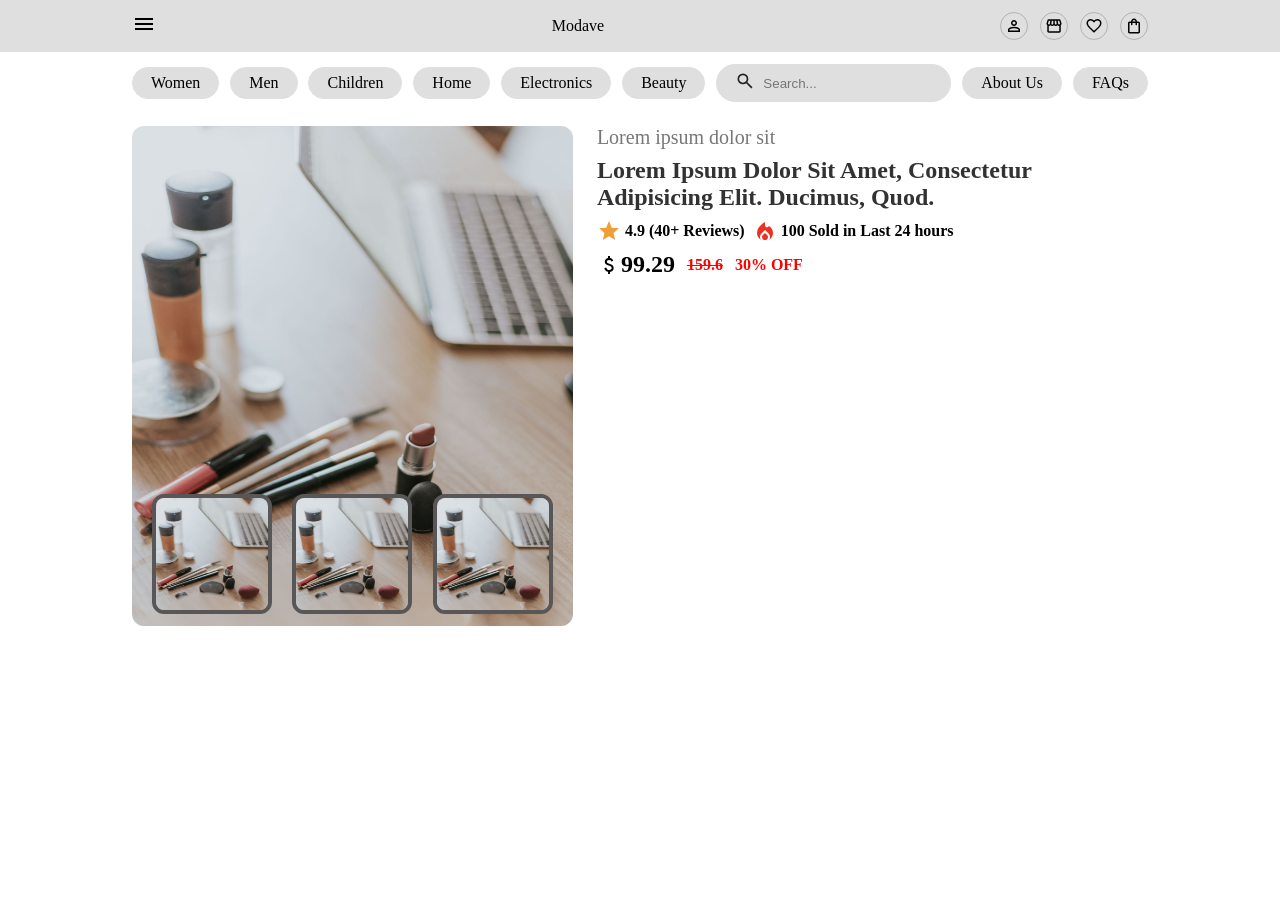
==== Basic/03-UI-design/index.html @ 26265970 "assignment till date code" ====
<!DOCTYPE html>
<html lang="en">

<head>
   <meta charset="UTF-8">
   <meta name="viewport" content="width=device-width, initial-scale=1.0">
   <title>Document</title>
   <link rel="stylesheet" href="style.css">

</head>

<header>
   <nav class="main-nav">
      <div class="nav-bar">
         <div>
            <svg xmlns="http://www.w3.org/2000/svg" height="24px" viewBox="0 -960 960 960" width="24px" fill="#000000"
               class="nav-icon">
               <path d="M120-240v-80h720v80H120Zm0-200v-80h720v80H120Zm0-200v-80h720v80H120Z" />
            </svg>
         </div>
         <div>Modave</div>
         <div class="nav-right-icons">
            <div class="nav-icon-container">
               <svg xmlns="http://www.w3.org/2000/svg" height="24px" viewBox="0 -960 960 960" width="24px"
                  fill="#000000" class="nav-icon">
                  <path
                     d="M367-527q-47-47-47-113t47-113q47-47 113-47t113 47q47 47 47 113t-47 113q-47 47-113 47t-113-47ZM160-160v-112q0-34 17.5-62.5T224-378q62-31 126-46.5T480-440q66 0 130 15.5T736-378q29 15 46.5 43.5T800-272v112H160Zm80-80h480v-32q0-11-5.5-20T700-306q-54-27-109-40.5T480-360q-56 0-111 13.5T260-306q-9 5-14.5 14t-5.5 20v32Zm296.5-343.5Q560-607 560-640t-23.5-56.5Q513-720 480-720t-56.5 23.5Q400-673 400-640t23.5 56.5Q447-560 480-560t56.5-23.5ZM480-640Zm0 400Z" />
               </svg>
            </div>
            <div class="nav-icon-container">
               <svg xmlns="http://www.w3.org/2000/svg" height="24px" viewBox="0 -960 960 960" width="24px"
                  fill="#000000" class="nav-icon">
                  <path
                     d="M841-518v318q0 33-23.5 56.5T761-120H201q-33 0-56.5-23.5T121-200v-318q-23-21-35.5-54t-.5-72l42-136q8-26 28.5-43t47.5-17h556q27 0 47 16.5t29 43.5l42 136q12 39-.5 71T841-518Zm-272-42q27 0 41-18.5t11-41.5l-22-140h-78v148q0 21 14 36.5t34 15.5Zm-180 0q23 0 37.5-15.5T441-612v-148h-78l-22 140q-4 24 10.5 42t37.5 18Zm-178 0q18 0 31.5-13t16.5-33l22-154h-78l-40 134q-6 20 6.5 43t41.5 23Zm540 0q29 0 42-23t6-43l-42-134h-76l22 154q3 20 16.5 33t31.5 13ZM201-200h560v-282q-5 2-6.5 2H751q-27 0-47.5-9T663-518q-18 18-41 28t-49 10q-27 0-50.5-10T481-518q-17 18-39.5 28T393-480q-29 0-52.5-10T299-518q-21 21-41.5 29.5T211-480h-4.5q-2.5 0-5.5-2v282Zm560 0H201h560Z" />
               </svg>
            </div>
            <div class="nav-icon-container">
               <svg xmlns="http://www.w3.org/2000/svg" height="24px" viewBox="0 -960 960 960" width="24px"
                  fill="#000000" class="nav-icon">
                  <path
                     d="m480-120-58-52q-101-91-167-157T150-447.5Q111-500 95.5-544T80-634q0-94 63-157t157-63q52 0 99 22t81 62q34-40 81-62t99-22q94 0 157 63t63 157q0 46-15.5 90T810-447.5Q771-395 705-329T538-172l-58 52Zm0-108q96-86 158-147.5t98-107q36-45.5 50-81t14-70.5q0-60-40-100t-100-40q-47 0-87 26.5T518-680h-76q-15-41-55-67.5T300-774q-60 0-100 40t-40 100q0 35 14 70.5t50 81q36 45.5 98 107T480-228Zm0-273Z" />
               </svg>
            </div>
            <div class="nav-icon-container">
               <svg xmlns="http://www.w3.org/2000/svg" height="24px" viewBox="0 -960 960 960" width="24px"
                  fill="#000000" class="nav-icon">
                  <path
                     d="M240-80q-33 0-56.5-23.5T160-160v-480q0-33 23.5-56.5T240-720h80q0-66 47-113t113-47q66 0 113 47t47 113h80q33 0 56.5 23.5T800-640v480q0 33-23.5 56.5T720-80H240Zm0-80h480v-480h-80v80q0 17-11.5 28.5T600-520q-17 0-28.5-11.5T560-560v-80H400v80q0 17-11.5 28.5T360-520q-17 0-28.5-11.5T320-560v-80h-80v480Zm160-560h160q0-33-23.5-56.5T480-800q-33 0-56.5 23.5T400-720ZM240-160v-480 480Z" />
               </svg>
            </div>
         </div>
      </div>
   </nav>
   <div class="category">
      <div class="category-link">Women</div>
      <div class="category-link">Men</div>
      <div class="category-link">Children</div>
      <div class="category-link">Home</div>
      <div class="category-link">Electronics</div>
      <div class="category-link">Beauty</div>
      <div class="category-link search-main">
         <div class="search-icon">
            <svg xmlns="http://www.w3.org/2000/svg" height="20px" viewBox="0 -960 960 960" width="20px" fill="#232323">
               <path
                  d="M784-120 532-372q-30 24-69 38t-83 14q-109 0-184.5-75.5T120-580q0-109 75.5-184.5T380-840q109 0 184.5 75.5T640-580q0 44-14 83t-38 69l252 252-56 56ZM380-400q75 0 127.5-52.5T560-580q0-75-52.5-127.5T380-760q-75 0-127.5 52.5T200-580q0 75 52.5 127.5T380-400Z" />
            </svg>
         </div>
         <input type="text" placeholder="Search..." class="search-bar">
      </div>
      <div class="category-link">About Us</div>
      <div class="category-link">FAQs</div>
   </div>
</header>

<div class="product-card">
   <div class="card-main image-card">
      <img src="/Basic/03-UI-design/images/product.jpg" class="main-img" alt="produt image" height="500" width="600">
      <div class="feature-images">
         <img src="/Basic/03-UI-design/images/product.jpg" alt="produt image" height="120" width=120"
            class="feature-img-card">
         <img src="/Basic/03-UI-design/images/product.jpg" alt="produt image" height="120" width=120"
            class="feature-img-card"><img src="/Basic/03-UI-design/images/product.jpg" alt="produt image" height="120"
            width=120" class="feature-img-card">
      </div>
   </div>
   <div class="card-main detail-card">
      <p class="category-name">Lorem ipsum dolor sit</p>
      <h2 class="product-title">Lorem ipsum dolor sit amet, consectetur adipisicing elit. Ducimus, quod.</h2>

      <div class="deal-bar">
         <div class="rating">
            <svg xmlns="http://www.w3.org/2000/svg" height="24px" viewBox="0 -960 960 960" width="24px" fill="#F19E39">
               <path d="m233-120 65-281L80-590l288-25 112-265 112 265 288 25-218 189 65 281-247-149-247 149Z" />
            </svg> <span class="rating-count">4.9 (40+ Reviews)</span>
         </div>

         <div class="hot-deal">
            <svg xmlns="http://www.w3.org/2000/svg" height="24px" viewBox="0 -960 960 960" width="24px" fill="#EA3323">
               <path
                  d="M160-400q0-105 50-187t110-138q60-56 110-85.5l50-29.5v132q0 37 25 58.5t56 21.5q17 0 32.5-7t28.5-23l18-22q72 42 116 116.5T800-400q0 88-43 160.5T644-125q17-24 26.5-52.5T680-238q0-40-15-75.5T622-377L480-516 339-377q-29 29-44 64t-15 75q0 32 9.5 60.5T316-125q-70-42-113-114.5T160-400Zm320-4 85 83q17 17 26 38t9 45q0 49-35 83.5T480-120q-50 0-85-34.5T360-238q0-23 9-44.5t26-38.5l85-83Z" />
            </svg><span class="sold">100 Sold in Last 24 hours</span>
         </div>
      </div>

      <div class="price">
         <h3 class="price-title">
            <svg xmlns="http://www.w3.org/2000/svg" height="24px" viewBox="0 -960 960 960" width="24px" fill="#000000">
               <path
                  d="M441-120v-86q-53-12-91.5-46T293-348l74-30q15 48 44.5 73t77.5 25q41 0 69.5-18.5T587-356q0-35-22-55.5T463-458q-86-27-118-64.5T313-614q0-65 42-101t86-41v-84h80v84q50 8 82.5 36.5T651-650l-74 32q-12-32-34-48t-60-16q-44 0-67 19.5T393-614q0 33 30 52t104 40q69 20 104.5 63.5T667-358q0 71-42 108t-104 46v84h-80Z" />
            </svg>
            99.29
            <span class="net-price">159.6</span> <span class="discount">30% OFF</span>
         </h3>
      </div>
   </div>


</div>

<body>

</body>

</html>
---- Basic/03-UI-design/style.css ----
* {
   margin: 0;
   padding: 0;
   box-sizing: border-box;
}

.main-nav {
   background-color: #e0dfdf;
}

.nav-bar {
   padding: 12px 4px;
   max-width: 1024px;
   margin: 0 auto;
   display: flex;
   justify-content: space-between;
   align-items: center;
}

.nav-icon-container {
   border-radius: 50%;
   border: 0.5px solid rgb(180, 179, 179);
   width: 28px;
   height: 28px;
   padding: 4px;
   display: flex;
   justify-content: center;
   align-items: center;
}

.nav-icon:hover {
   cursor: pointer;
   fill: rgb(92, 90, 90);


}

.nav-right-icons {
   display: flex;
   gap: 12px;
}

.category {
   display: flex;
   justify-content: space-between;
   align-items: center;
   gap: 8px;
   padding: 12px 4px;
   max-width: 1024px;
   margin: 0 auto;
}

.category-link {
   border: 1px solid #e0dfdf;
   background-color: #e0dfdf;
   border-radius: 32px;
   padding: 6px 18px;
}

.search-bar {
   border: none;
   outline: none;
   background-color: #e0dfdf;
   flex: 1;

}

.search-main {
   display: flex;
   gap: 4px;
}

.search-icon {
   width: 24px;
   height: 24px;

}

.product-card {
   display: grid;
   grid-template-columns: 0.8fr 1fr;
   gap: 24px;
   padding: 12px 4px;
   max-width: 1024px;
   margin: 0 auto;
}

.card-main {
   height: 500px;
   width: 100%;
}

.image-card {
   border-radius: 12px;
   position: relative;

}

.main-img {
   width: 100%;
   height: 500px;
   border-radius: 12px;
}

.feature-images {
   position: absolute;
   bottom: 32px;
   height: 100px;
   left: 0;
   right: 0;
   margin: auto;
   display: flex;
   justify-content: space-evenly;


}

.detail-card {
   width: 100%;
}

.feature-img-card {
   border: 4px solid rgb(88, 86, 86);
   border-radius: 12px;

}

.category-name {
   font-size: 20px;
   font-weight: 500;
   color: rgb(119, 119, 119);

}

.product-title {
   text-transform: capitalize;
   color: rgb(51, 50, 50);
   padding: 8px 0;
}

.deal-bar {
   display: flex;
   gap: 8px;
   align-items: center;
}

.rating,
.hot-deal {
   display: flex;
   gap: 4px;
   fill: #f19e39;
   align-items: center;
}

.rating-count,
.sold {
   font-weight: 600;
}



.price-title {
   display: flex;
   gap: 0;
   align-items: center;
   font-size: 24px;
   padding: 8px 0;
}

.net-price,
.discount {
   font-size: 16px;
   color: red;
}

.net-price {
   padding-left: 12px;
   text-decoration: line-through;
}

.discount {
   padding-left: 12px;
}
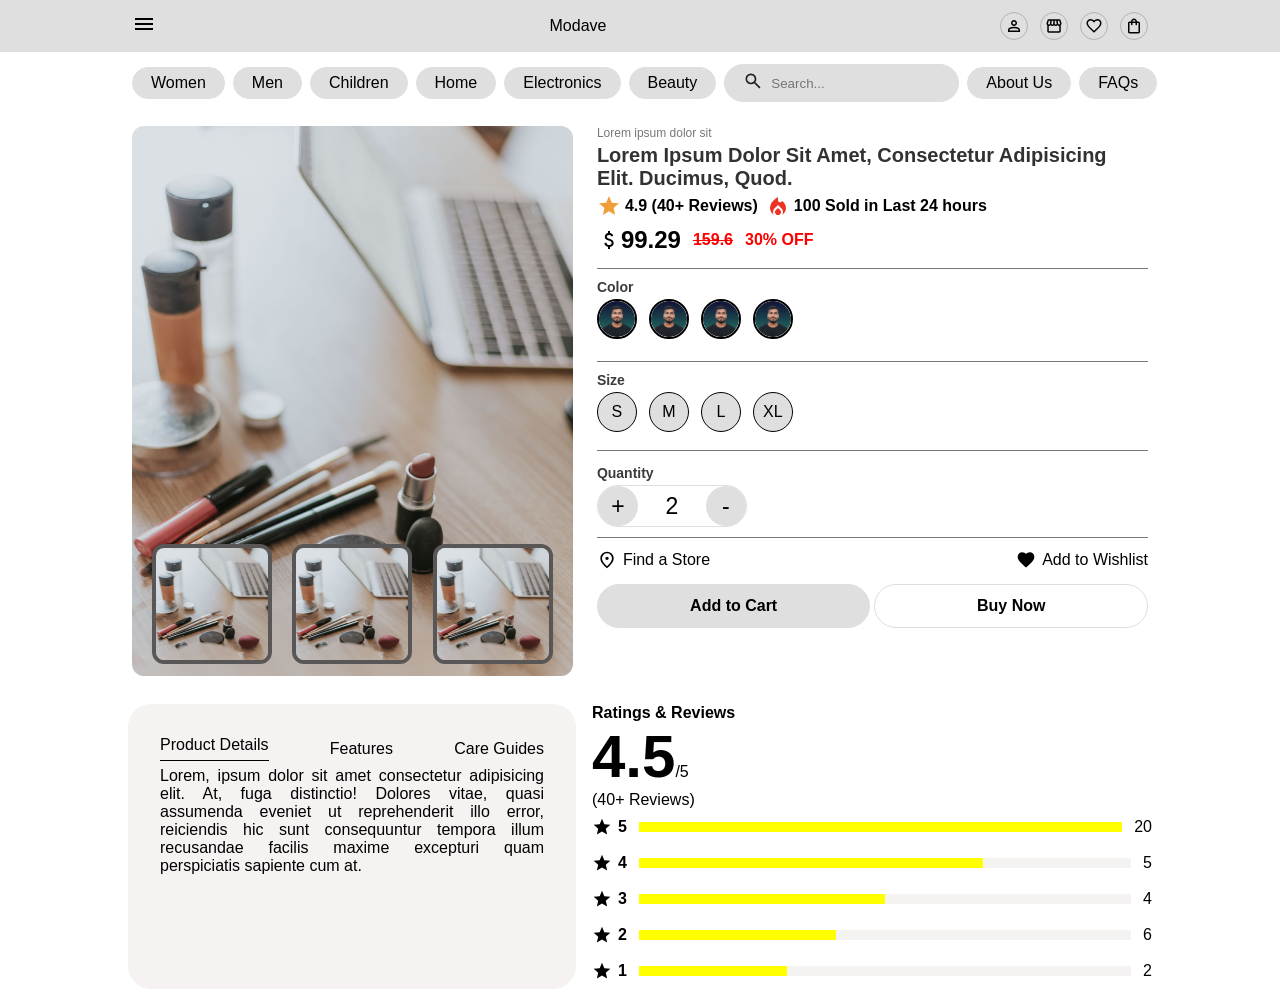
==== commit a7c9918d: "Assignment - 3 done" ====
--- a/Basic/03-UI-design/index.html
+++ b/Basic/03-UI-design/index.html
@@ -7,118 +7,301 @@
    <title>Document</title>
    <link rel="stylesheet" href="style.css">
 
+   <link rel="preconnect" href="https://fonts.googleapis.com">
+   <link rel="preconnect" href="https://fonts.gstatic.com" crossorigin>
+   <link href="https://fonts.googleapis.com/css2?family=Poppins:wght@400;600;700&display=swap" rel="stylesheet">
+
 </head>
 
-<header>
-   <nav class="main-nav">
-      <div class="nav-bar">
-         <div>
-            <svg xmlns="http://www.w3.org/2000/svg" height="24px" viewBox="0 -960 960 960" width="24px" fill="#000000"
-               class="nav-icon">
-               <path d="M120-240v-80h720v80H120Zm0-200v-80h720v80H120Zm0-200v-80h720v80H120Z" />
-            </svg>
-         </div>
-         <div>Modave</div>
-         <div class="nav-right-icons">
-            <div class="nav-icon-container">
+<body class="poppins-regular">
+   <header>
+      <nav class="main-nav">
+         <div class="nav-bar">
+            <div>
                <svg xmlns="http://www.w3.org/2000/svg" height="24px" viewBox="0 -960 960 960" width="24px"
                   fill="#000000" class="nav-icon">
-                  <path
-                     d="M367-527q-47-47-47-113t47-113q47-47 113-47t113 47q47 47 47 113t-47 113q-47 47-113 47t-113-47ZM160-160v-112q0-34 17.5-62.5T224-378q62-31 126-46.5T480-440q66 0 130 15.5T736-378q29 15 46.5 43.5T800-272v112H160Zm80-80h480v-32q0-11-5.5-20T700-306q-54-27-109-40.5T480-360q-56 0-111 13.5T260-306q-9 5-14.5 14t-5.5 20v32Zm296.5-343.5Q560-607 560-640t-23.5-56.5Q513-720 480-720t-56.5 23.5Q400-673 400-640t23.5 56.5Q447-560 480-560t56.5-23.5ZM480-640Zm0 400Z" />
-               </svg>
-            </div>
-            <div class="nav-icon-container">
+                  <path d="M120-240v-80h720v80H120Zm0-200v-80h720v80H120Zm0-200v-80h720v80H120Z" />
+               </svg>
+            </div>
+            <div>Modave</div>
+            <div class="nav-right-icons">
+               <div class="nav-icon-container">
+                  <svg xmlns="http://www.w3.org/2000/svg" height="24px" viewBox="0 -960 960 960" width="24px"
+                     fill="#000000" class="nav-icon">
+                     <path
+                        d="M367-527q-47-47-47-113t47-113q47-47 113-47t113 47q47 47 47 113t-47 113q-47 47-113 47t-113-47ZM160-160v-112q0-34 17.5-62.5T224-378q62-31 126-46.5T480-440q66 0 130 15.5T736-378q29 15 46.5 43.5T800-272v112H160Zm80-80h480v-32q0-11-5.5-20T700-306q-54-27-109-40.5T480-360q-56 0-111 13.5T260-306q-9 5-14.5 14t-5.5 20v32Zm296.5-343.5Q560-607 560-640t-23.5-56.5Q513-720 480-720t-56.5 23.5Q400-673 400-640t23.5 56.5Q447-560 480-560t56.5-23.5ZM480-640Zm0 400Z" />
+                  </svg>
+               </div>
+               <div class="nav-icon-container">
+                  <svg xmlns="http://www.w3.org/2000/svg" height="24px" viewBox="0 -960 960 960" width="24px"
+                     fill="#000000" class="nav-icon">
+                     <path
+                        d="M841-518v318q0 33-23.5 56.5T761-120H201q-33 0-56.5-23.5T121-200v-318q-23-21-35.5-54t-.5-72l42-136q8-26 28.5-43t47.5-17h556q27 0 47 16.5t29 43.5l42 136q12 39-.5 71T841-518Zm-272-42q27 0 41-18.5t11-41.5l-22-140h-78v148q0 21 14 36.5t34 15.5Zm-180 0q23 0 37.5-15.5T441-612v-148h-78l-22 140q-4 24 10.5 42t37.5 18Zm-178 0q18 0 31.5-13t16.5-33l22-154h-78l-40 134q-6 20 6.5 43t41.5 23Zm540 0q29 0 42-23t6-43l-42-134h-76l22 154q3 20 16.5 33t31.5 13ZM201-200h560v-282q-5 2-6.5 2H751q-27 0-47.5-9T663-518q-18 18-41 28t-49 10q-27 0-50.5-10T481-518q-17 18-39.5 28T393-480q-29 0-52.5-10T299-518q-21 21-41.5 29.5T211-480h-4.5q-2.5 0-5.5-2v282Zm560 0H201h560Z" />
+                  </svg>
+               </div>
+               <div class="nav-icon-container">
+                  <svg xmlns="http://www.w3.org/2000/svg" height="24px" viewBox="0 -960 960 960" width="24px"
+                     fill="#000000" class="nav-icon">
+                     <path
+                        d="m480-120-58-52q-101-91-167-157T150-447.5Q111-500 95.5-544T80-634q0-94 63-157t157-63q52 0 99 22t81 62q34-40 81-62t99-22q94 0 157 63t63 157q0 46-15.5 90T810-447.5Q771-395 705-329T538-172l-58 52Zm0-108q96-86 158-147.5t98-107q36-45.5 50-81t14-70.5q0-60-40-100t-100-40q-47 0-87 26.5T518-680h-76q-15-41-55-67.5T300-774q-60 0-100 40t-40 100q0 35 14 70.5t50 81q36 45.5 98 107T480-228Zm0-273Z" />
+                  </svg>
+               </div>
+               <div class="nav-icon-container">
+                  <svg xmlns="http://www.w3.org/2000/svg" height="24px" viewBox="0 -960 960 960" width="24px"
+                     fill="#000000" class="nav-icon">
+                     <path
+                        d="M240-80q-33 0-56.5-23.5T160-160v-480q0-33 23.5-56.5T240-720h80q0-66 47-113t113-47q66 0 113 47t47 113h80q33 0 56.5 23.5T800-640v480q0 33-23.5 56.5T720-80H240Zm0-80h480v-480h-80v80q0 17-11.5 28.5T600-520q-17 0-28.5-11.5T560-560v-80H400v80q0 17-11.5 28.5T360-520q-17 0-28.5-11.5T320-560v-80h-80v480Zm160-560h160q0-33-23.5-56.5T480-800q-33 0-56.5 23.5T400-720ZM240-160v-480 480Z" />
+                  </svg>
+               </div>
+            </div>
+         </div>
+      </nav>
+      <div class="category">
+         <div class="category-link">Women</div>
+         <div class="category-link">Men</div>
+         <div class="category-link">Children</div>
+         <div class="category-link">Home</div>
+         <div class="category-link">Electronics</div>
+         <div class="category-link">Beauty</div>
+         <div class="category-link search-main">
+            <div class="search-icon">
+               <svg xmlns="http://www.w3.org/2000/svg" height="20px" viewBox="0 -960 960 960" width="20px"
+                  fill="#232323">
+                  <path
+                     d="M784-120 532-372q-30 24-69 38t-83 14q-109 0-184.5-75.5T120-580q0-109 75.5-184.5T380-840q109 0 184.5 75.5T640-580q0 44-14 83t-38 69l252 252-56 56ZM380-400q75 0 127.5-52.5T560-580q0-75-52.5-127.5T380-760q-75 0-127.5 52.5T200-580q0 75 52.5 127.5T380-400Z" />
+               </svg>
+            </div>
+            <input type="text" placeholder="Search..." class="search-bar">
+         </div>
+         <div class="category-link">About Us</div>
+         <div class="category-link">FAQs</div>
+      </div>
+   </header>
+
+   <div class="product-card">
+      <div class="card-main image-card">
+         <img src="/Basic/03-UI-design/images/product.jpg" class="main-img" alt="produt image" height="500" width="600">
+         <div class="feature-images">
+            <img src="/Basic/03-UI-design/images/product.jpg" alt="produt image" height="120" width=120"
+               class="feature-img-card">
+            <img src="/Basic/03-UI-design/images/product.jpg" alt="produt image" height="120" width=120"
+               class="feature-img-card"><img src="/Basic/03-UI-design/images/product.jpg" alt="produt image"
+               height="120" width=120" class="feature-img-card">
+         </div>
+      </div>
+      <div class="card-main detail-card">
+         <p class="category-name">Lorem ipsum dolor sit</p>
+         <h2 class="product-title">Lorem ipsum dolor sit amet, consectetur adipisicing elit. Ducimus, quod.</h2>
+
+         <div class="deal-bar">
+            <div class="rating">
                <svg xmlns="http://www.w3.org/2000/svg" height="24px" viewBox="0 -960 960 960" width="24px"
-                  fill="#000000" class="nav-icon">
-                  <path
-                     d="M841-518v318q0 33-23.5 56.5T761-120H201q-33 0-56.5-23.5T121-200v-318q-23-21-35.5-54t-.5-72l42-136q8-26 28.5-43t47.5-17h556q27 0 47 16.5t29 43.5l42 136q12 39-.5 71T841-518Zm-272-42q27 0 41-18.5t11-41.5l-22-140h-78v148q0 21 14 36.5t34 15.5Zm-180 0q23 0 37.5-15.5T441-612v-148h-78l-22 140q-4 24 10.5 42t37.5 18Zm-178 0q18 0 31.5-13t16.5-33l22-154h-78l-40 134q-6 20 6.5 43t41.5 23Zm540 0q29 0 42-23t6-43l-42-134h-76l22 154q3 20 16.5 33t31.5 13ZM201-200h560v-282q-5 2-6.5 2H751q-27 0-47.5-9T663-518q-18 18-41 28t-49 10q-27 0-50.5-10T481-518q-17 18-39.5 28T393-480q-29 0-52.5-10T299-518q-21 21-41.5 29.5T211-480h-4.5q-2.5 0-5.5-2v282Zm560 0H201h560Z" />
-               </svg>
-            </div>
-            <div class="nav-icon-container">
+                  fill="#F19E39">
+                  <path d="m233-120 65-281L80-590l288-25 112-265 112 265 288 25-218 189 65 281-247-149-247 149Z" />
+               </svg> <span class="rating-count">4.9 (40+ Reviews)</span>
+            </div>
+
+            <div class="hot-deal">
                <svg xmlns="http://www.w3.org/2000/svg" height="24px" viewBox="0 -960 960 960" width="24px"
-                  fill="#000000" class="nav-icon">
-                  <path
-                     d="m480-120-58-52q-101-91-167-157T150-447.5Q111-500 95.5-544T80-634q0-94 63-157t157-63q52 0 99 22t81 62q34-40 81-62t99-22q94 0 157 63t63 157q0 46-15.5 90T810-447.5Q771-395 705-329T538-172l-58 52Zm0-108q96-86 158-147.5t98-107q36-45.5 50-81t14-70.5q0-60-40-100t-100-40q-47 0-87 26.5T518-680h-76q-15-41-55-67.5T300-774q-60 0-100 40t-40 100q0 35 14 70.5t50 81q36 45.5 98 107T480-228Zm0-273Z" />
-               </svg>
-            </div>
-            <div class="nav-icon-container">
+                  fill="#EA3323">
+                  <path
+                     d="M160-400q0-105 50-187t110-138q60-56 110-85.5l50-29.5v132q0 37 25 58.5t56 21.5q17 0 32.5-7t28.5-23l18-22q72 42 116 116.5T800-400q0 88-43 160.5T644-125q17-24 26.5-52.5T680-238q0-40-15-75.5T622-377L480-516 339-377q-29 29-44 64t-15 75q0 32 9.5 60.5T316-125q-70-42-113-114.5T160-400Zm320-4 85 83q17 17 26 38t9 45q0 49-35 83.5T480-120q-50 0-85-34.5T360-238q0-23 9-44.5t26-38.5l85-83Z" />
+               </svg><span class="sold">100 Sold in Last 24 hours</span>
+            </div>
+         </div>
+
+         <div class="price">
+            <h3 class="price-title">
                <svg xmlns="http://www.w3.org/2000/svg" height="24px" viewBox="0 -960 960 960" width="24px"
-                  fill="#000000" class="nav-icon">
-                  <path
-                     d="M240-80q-33 0-56.5-23.5T160-160v-480q0-33 23.5-56.5T240-720h80q0-66 47-113t113-47q66 0 113 47t47 113h80q33 0 56.5 23.5T800-640v480q0 33-23.5 56.5T720-80H240Zm0-80h480v-480h-80v80q0 17-11.5 28.5T600-520q-17 0-28.5-11.5T560-560v-80H400v80q0 17-11.5 28.5T360-520q-17 0-28.5-11.5T320-560v-80h-80v480Zm160-560h160q0-33-23.5-56.5T480-800q-33 0-56.5 23.5T400-720ZM240-160v-480 480Z" />
-               </svg>
-            </div>
-         </div>
-      </div>
-   </nav>
-   <div class="category">
-      <div class="category-link">Women</div>
-      <div class="category-link">Men</div>
-      <div class="category-link">Children</div>
-      <div class="category-link">Home</div>
-      <div class="category-link">Electronics</div>
-      <div class="category-link">Beauty</div>
-      <div class="category-link search-main">
-         <div class="search-icon">
-            <svg xmlns="http://www.w3.org/2000/svg" height="20px" viewBox="0 -960 960 960" width="20px" fill="#232323">
-               <path
-                  d="M784-120 532-372q-30 24-69 38t-83 14q-109 0-184.5-75.5T120-580q0-109 75.5-184.5T380-840q109 0 184.5 75.5T640-580q0 44-14 83t-38 69l252 252-56 56ZM380-400q75 0 127.5-52.5T560-580q0-75-52.5-127.5T380-760q-75 0-127.5 52.5T200-580q0 75 52.5 127.5T380-400Z" />
-            </svg>
-         </div>
-         <input type="text" placeholder="Search..." class="search-bar">
-      </div>
-      <div class="category-link">About Us</div>
-      <div class="category-link">FAQs</div>
+                  fill="#000000">
+                  <path
+                     d="M441-120v-86q-53-12-91.5-46T293-348l74-30q15 48 44.5 73t77.5 25q41 0 69.5-18.5T587-356q0-35-22-55.5T463-458q-86-27-118-64.5T313-614q0-65 42-101t86-41v-84h80v84q50 8 82.5 36.5T651-650l-74 32q-12-32-34-48t-60-16q-44 0-67 19.5T393-614q0 33 30 52t104 40q69 20 104.5 63.5T667-358q0 71-42 108t-104 46v84h-80Z" />
+               </svg>
+               99.29
+               <span class="net-price">159.6</span> <span class="discount">30% OFF</span>
+            </h3>
+         </div>
+
+         <div class="divider"></div>
+
+         <p class="product-color poppins-bold">Color</p>
+         <div class="product-img">
+            <div><img src="/Basic/images/ratin-img.webp" width="40" height="40" alt="product color"></div>
+            <div><img src="/Basic/images/ratin-img.webp" width="40" height="40" alt="product color"></div>
+            <div><img src="/Basic/images/ratin-img.webp" width="40" height="40" alt="product color"></div>
+            <div><img src="/Basic/images/ratin-img.webp" width="40" height="40" alt="product color"></div>
+         </div>
+
+         <div class="divider"></div>
+
+         <p class="product-color poppins-bold">Size</p>
+         <div class="product-img">
+            <div class="product-size">S</div>
+            <div class="product-size">M</div>
+            <div class="product-size">L</div>
+            <div class="product-size">XL</div>
+         </div>
+
+         <div class="divider"></div>
+
+         <div class="product-color-card">
+            <p class="product-color poppins-bold">Quantity</p>
+
+            <div class="counter-box">
+               <div class="value value-card">+</div>
+               <div class="value">2</div>
+               <div class="value value-card">-</div>
+            </div>
+         </div>
+
+         <div class="divider"></div>
+
+
+         <div class="address-wishlist">
+            <div class="find-location">
+               <svg xmlns="http://www.w3.org/2000/svg" height="20px" viewBox="0 -960 960 960" width="20px" fill="#000">
+                  <path
+                     d="M536.5-503.5Q560-527 560-560t-23.5-56.5Q513-640 480-640t-56.5 23.5Q400-593 400-560t23.5 56.5Q447-480 480-480t56.5-23.5ZM480-186q122-112 181-203.5T720-552q0-109-69.5-178.5T480-800q-101 0-170.5 69.5T240-552q0 71 59 162.5T480-186Zm0 106Q319-217 239.5-334.5T160-552q0-150 96.5-239T480-880q127 0 223.5 89T800-552q0 100-79.5 217.5T480-80Zm0-480Z" />
+               </svg>
+               <span>Find a Store</span>
+            </div>
+
+            <div class="find-location">
+               <svg xmlns="http://www.w3.org/2000/svg" height="20px" viewBox="0 -960 960 960" width="20px" fill="#000">
+                  <path
+                     d="m480-120-58-52q-101-91-167-157T150-447.5Q111-500 95.5-544T80-634q0-94 63-157t157-63q52 0 99 22t81 62q34-40 81-62t99-22q94 0 157 63t63 157q0 46-15.5 90T810-447.5Q771-395 705-329T538-172l-58 52Z" />
+               </svg>
+               <span>Add to Wishlist</span>
+            </div>
+         </div>
+
+         <div class="shopping-now">
+            <div class="shopping-card add-to-cart">Add to Cart</div>
+            <div class="shopping-card">Buy Now</div>
+         </div>
+
+
+
+      </div>
+
    </div>
-</header>
-
-<div class="product-card">
-   <div class="card-main image-card">
-      <img src="/Basic/03-UI-design/images/product.jpg" class="main-img" alt="produt image" height="500" width="600">
-      <div class="feature-images">
-         <img src="/Basic/03-UI-design/images/product.jpg" alt="produt image" height="120" width=120"
-            class="feature-img-card">
-         <img src="/Basic/03-UI-design/images/product.jpg" alt="produt image" height="120" width=120"
-            class="feature-img-card"><img src="/Basic/03-UI-design/images/product.jpg" alt="produt image" height="120"
-            width=120" class="feature-img-card">
+
+   <div class="product-details">
+      <div class="product-details-section">
+         <div class="details-nav">
+            <div class="product-detials-divider">Product Details</div>
+            <div>Features</div>
+            <div>Care Guides</div>
+         </div>
+         <div class="product-details-content">
+            Lorem, ipsum dolor sit amet consectetur adipisicing elit. At, fuga distinctio! Dolores vitae, quasi
+            assumenda eveniet ut reprehenderit illo error, reiciendis hic sunt consequuntur tempora illum recusandae
+            facilis maxime excepturi quam perspiciatis sapiente cum at.
+         </div>
+      </div>
+      <div class="review-section">
+         <div class="rating-reviews">Ratings & Reviews</div>
+         <div class="rating-card">
+            <div>
+               <div><span class="rating-star">4.5</span>/5</div>
+               (40+ Reviews)
+            </div>
+            <div>
+               <div class="rating-bar">
+                  <div class="rating-count">
+                     <svg xmlns="http://www.w3.org/2000/svg" height="20px" viewBox="0 -960 960 960" width="20px"
+                        fill="#000">
+                        <path
+                           d="m233-120 65-281L80-590l288-25 112-265 112 265 288 25-218 189 65 281-247-149-247 149Z" />
+                     </svg>
+
+                     <div>5</div>
+                  </div>
+
+                  <div class="rating-color">
+                     <div class="rating-color-bar-1"></div>
+                     <div class="rating-transperant"></div>
+                  </div>
+                  <div>20</div>
+               </div>
+
+               <div class="rating-bar">
+                  <div class="rating-count">
+                     <svg xmlns="http://www.w3.org/2000/svg" height="20px" viewBox="0 -960 960 960" width="20px"
+                        fill="#000">
+                        <path
+                           d="m233-120 65-281L80-590l288-25 112-265 112 265 288 25-218 189 65 281-247-149-247 149Z" />
+                     </svg>
+
+                     <div>4</div>
+                  </div>
+
+                  <div class="rating-color">
+                     <div class="rating-color-bar-2"></div>
+                     <div class="rating-transperant"></div>
+                  </div>
+                  <div>5</div>
+               </div>
+
+               <div class="rating-bar">
+                  <div class="rating-count">
+                     <svg xmlns="http://www.w3.org/2000/svg" height="20px" viewBox="0 -960 960 960" width="20px"
+                        fill="#000">
+                        <path
+                           d="m233-120 65-281L80-590l288-25 112-265 112 265 288 25-218 189 65 281-247-149-247 149Z" />
+                     </svg>
+
+                     <div>3</div>
+                  </div>
+
+                  <div class="rating-color">
+                     <div class="rating-color-bar-3"></div>
+                     <div class="rating-transperant"></div>
+                  </div>
+                  <div>4</div>
+               </div>
+
+               <div class="rating-bar">
+                  <div class="rating-count">
+                     <svg xmlns="http://www.w3.org/2000/svg" height="20px" viewBox="0 -960 960 960" width="20px"
+                        fill="#000">
+                        <path
+                           d="m233-120 65-281L80-590l288-25 112-265 112 265 288 25-218 189 65 281-247-149-247 149Z" />
+                     </svg>
+
+                     <div>2</div>
+                  </div>
+
+                  <div class="rating-color">
+                     <div class="rating-color-bar-4"></div>
+                     <div class="rating-transperant"></div>
+                  </div>
+                  <div>6</div>
+               </div>
+
+               <div class="rating-bar">
+                  <div class="rating-count">
+                     <svg xmlns="http://www.w3.org/2000/svg" height="20px" viewBox="0 -960 960 960" width="20px"
+                        fill="#000">
+                        <path
+                           d="m233-120 65-281L80-590l288-25 112-265 112 265 288 25-218 189 65 281-247-149-247 149Z" />
+                     </svg>
+
+                     <div>1</div>
+                  </div>
+
+                  <div class="rating-color">
+                     <div class="rating-color-bar-5"></div>
+                     <div class="rating-transperant"></div>
+                  </div>
+                  <div>2</div>
+               </div>
+            </div>
+         </div>
       </div>
    </div>
-   <div class="card-main detail-card">
-      <p class="category-name">Lorem ipsum dolor sit</p>
-      <h2 class="product-title">Lorem ipsum dolor sit amet, consectetur adipisicing elit. Ducimus, quod.</h2>
-
-      <div class="deal-bar">
-         <div class="rating">
-            <svg xmlns="http://www.w3.org/2000/svg" height="24px" viewBox="0 -960 960 960" width="24px" fill="#F19E39">
-               <path d="m233-120 65-281L80-590l288-25 112-265 112 265 288 25-218 189 65 281-247-149-247 149Z" />
-            </svg> <span class="rating-count">4.9 (40+ Reviews)</span>
-         </div>
-
-         <div class="hot-deal">
-            <svg xmlns="http://www.w3.org/2000/svg" height="24px" viewBox="0 -960 960 960" width="24px" fill="#EA3323">
-               <path
-                  d="M160-400q0-105 50-187t110-138q60-56 110-85.5l50-29.5v132q0 37 25 58.5t56 21.5q17 0 32.5-7t28.5-23l18-22q72 42 116 116.5T800-400q0 88-43 160.5T644-125q17-24 26.5-52.5T680-238q0-40-15-75.5T622-377L480-516 339-377q-29 29-44 64t-15 75q0 32 9.5 60.5T316-125q-70-42-113-114.5T160-400Zm320-4 85 83q17 17 26 38t9 45q0 49-35 83.5T480-120q-50 0-85-34.5T360-238q0-23 9-44.5t26-38.5l85-83Z" />
-            </svg><span class="sold">100 Sold in Last 24 hours</span>
-         </div>
-      </div>
-
-      <div class="price">
-         <h3 class="price-title">
-            <svg xmlns="http://www.w3.org/2000/svg" height="24px" viewBox="0 -960 960 960" width="24px" fill="#000000">
-               <path
-                  d="M441-120v-86q-53-12-91.5-46T293-348l74-30q15 48 44.5 73t77.5 25q41 0 69.5-18.5T587-356q0-35-22-55.5T463-458q-86-27-118-64.5T313-614q0-65 42-101t86-41v-84h80v84q50 8 82.5 36.5T651-650l-74 32q-12-32-34-48t-60-16q-44 0-67 19.5T393-614q0 33 30 52t104 40q69 20 104.5 63.5T667-358q0 71-42 108t-104 46v84h-80Z" />
-            </svg>
-            99.29
-            <span class="net-price">159.6</span> <span class="discount">30% OFF</span>
-         </h3>
-      </div>
    </div>
 
-
-</div>
-
-<body>
-
 </body>
 
 </html>
--- a/Basic/03-UI-design/style.css
+++ b/Basic/03-UI-design/style.css
@@ -3,6 +3,25 @@
    padding: 0;
    box-sizing: border-box;
 }
+
+.poppins-regular {
+   font-family: "Poppins", sans-serif;
+   font-weight: 400;
+   font-style: normal;
+}
+
+.poppins-semibold {
+   font-family: "Poppins", sans-serif;
+   font-weight: 600;
+   font-style: normal;
+}
+
+.poppins-bold {
+   font-family: "Poppins", sans-serif;
+   font-weight: 700;
+   font-style: normal;
+}
+
 
 .main-nav {
    background-color: #e0dfdf;
@@ -31,8 +50,6 @@
 .nav-icon:hover {
    cursor: pointer;
    fill: rgb(92, 90, 90);
-
-
 }
 
 .nav-right-icons {
@@ -55,6 +72,7 @@
    background-color: #e0dfdf;
    border-radius: 32px;
    padding: 6px 18px;
+   flex-shrink: 0;
 }
 
 .search-bar {
@@ -62,7 +80,6 @@
    outline: none;
    background-color: #e0dfdf;
    flex: 1;
-
 }
 
 .search-main {
@@ -73,7 +90,6 @@
 .search-icon {
    width: 24px;
    height: 24px;
-
 }
 
 .product-card {
@@ -86,19 +102,18 @@
 }
 
 .card-main {
-   height: 500px;
+   height: 550px;
    width: 100%;
 }
 
 .image-card {
    border-radius: 12px;
    position: relative;
-
 }
 
 .main-img {
    width: 100%;
-   height: 500px;
+   height: 550px;
    border-radius: 12px;
 }
 
@@ -111,8 +126,6 @@
    margin: auto;
    display: flex;
    justify-content: space-evenly;
-
-
 }
 
 .detail-card {
@@ -122,20 +135,19 @@
 .feature-img-card {
    border: 4px solid rgb(88, 86, 86);
    border-radius: 12px;
-
 }
 
 .category-name {
-   font-size: 20px;
+   font-size: 12px;
    font-weight: 500;
    color: rgb(119, 119, 119);
-
 }
 
 .product-title {
    text-transform: capitalize;
    color: rgb(51, 50, 50);
-   padding: 8px 0;
+   padding: 4px 0;
+   font-size: 20px;
 }
 
 .deal-bar {
@@ -157,14 +169,13 @@
    font-weight: 600;
 }
 
-
-
 .price-title {
    display: flex;
    gap: 0;
    align-items: center;
    font-size: 24px;
    padding: 8px 0;
+
 }
 
 .net-price,
@@ -180,4 +191,213 @@
 
 .discount {
    padding-left: 12px;
+}
+
+.product-color-card {
+   padding: 4px 0;
+}
+
+.product-color {
+   font-size: 14px;
+   padding: 4px 0;
+   color: #3d3c3c;
+}
+
+.product-img {
+   display: flex;
+   gap: 12px;
+   padding-bottom: 12px;
+}
+
+.product-img img {
+   border: 2px solid black;
+   border-radius: 50%;
+}
+
+.divider {
+   width: 100%;
+   height: 1px;
+   background: #787676;
+   margin: 6px 0;
+}
+
+.product-size {
+   border: 1px solid black;
+   width: 40px;
+   height: 40px;
+   border-radius: 50%;
+   display: flex;
+   justify-content: center;
+   align-items: center;
+   background-color: #e0dfdf;
+   padding: 4px 0;
+}
+
+.counter-box {
+   border: 1px solid #e0dfdf;
+   max-width: 150px;
+   border-radius: 120px;
+   display: flex;
+   justify-content: space-between;
+   align-items: center;
+
+}
+
+.value {
+   font-size: 23px;
+   display: flex;
+   justify-content: center;
+   align-items: center;
+
+}
+
+.value-card {
+   border-radius: 50%;
+   width: 40px;
+   height: 40px;
+   background-color: #e0dfdf;
+}
+
+.find-location {
+   display: flex;
+   gap: 6px;
+   align-items: center;
+   padding: 6px 0;
+}
+
+.address-wishlist {
+   display: flex;
+   justify-content: space-between;
+   align-items: center;
+}
+
+.shopping-now {
+   display: flex;
+   justify-content: space-between;
+   gap: 4px;
+   align-items: center;
+   padding-top: 8px;
+}
+
+.shopping-card {
+   display: flex;
+   justify-content: center;
+   align-items: center;
+   width: 100%;
+   border-radius: 32px;
+   border: 1px solid #e0dfdf;
+   padding: 12px;
+   font-weight: 800;
+
+}
+
+.add-to-cart {
+   background-color: #e0dfdf;
+}
+
+.product-details {
+   max-width: 1024px;
+   margin: 0 auto;
+   display: grid;
+   grid-template-columns: 0.8fr 1fr;
+   gap: 16px;
+   padding: 16px 0;
+}
+
+.product-details-section {
+   background: #f6f2f2;
+   border-radius: 23px;
+   padding: 32px;
+}
+
+.details-nav {
+   display: flex;
+   justify-content: space-between;
+   align-items: center;
+}
+
+.product-detials-divider {
+   padding-bottom: 6px;
+   border-bottom: 1px solid black;
+}
+
+.product-details-content {
+   padding-top: 6px;
+   text-align: justify;
+}
+
+.rating-reviews {
+   font-weight: 600;
+   font-size: 18 px;
+}
+
+.rating-card {
+   display: grid;
+
+}
+
+.rating-star {
+   font-size: 60px;
+   font-weight: 700;
+}
+
+.rating-bar {
+   display: flex;
+   gap: 12px;
+   align-items: center;
+   justify-content: center;
+   padding: 8px 0;
+}
+
+.rating-count {
+   display: flex;
+   gap: 6px;
+   align-items: center;
+}
+
+.rating-color {
+   flex: 1;
+   height: 10px;
+   background: #f5f2f2;
+
+}
+
+.rating-color-bar-1 {
+
+   display: flex;
+   width: 100%;
+   background-color: yellow;
+   height: 10px;
+}
+
+.rating-color-bar-2 {
+
+   display: flex;
+   width: 70%;
+   background-color: yellow;
+   height: 10px;
+}
+
+.rating-color-bar-3 {
+
+   display: flex;
+   width: 50%;
+   background-color: yellow;
+   height: 10px;
+}
+
+.rating-color-bar-4 {
+
+   display: flex;
+   width: 40%;
+   background-color: yellow;
+   height: 10px;
+}
+
+.rating-color-bar-5 {
+
+   display: flex;
+   width: 30%;
+   background-color: yellow;
+   height: 10px;
 }
